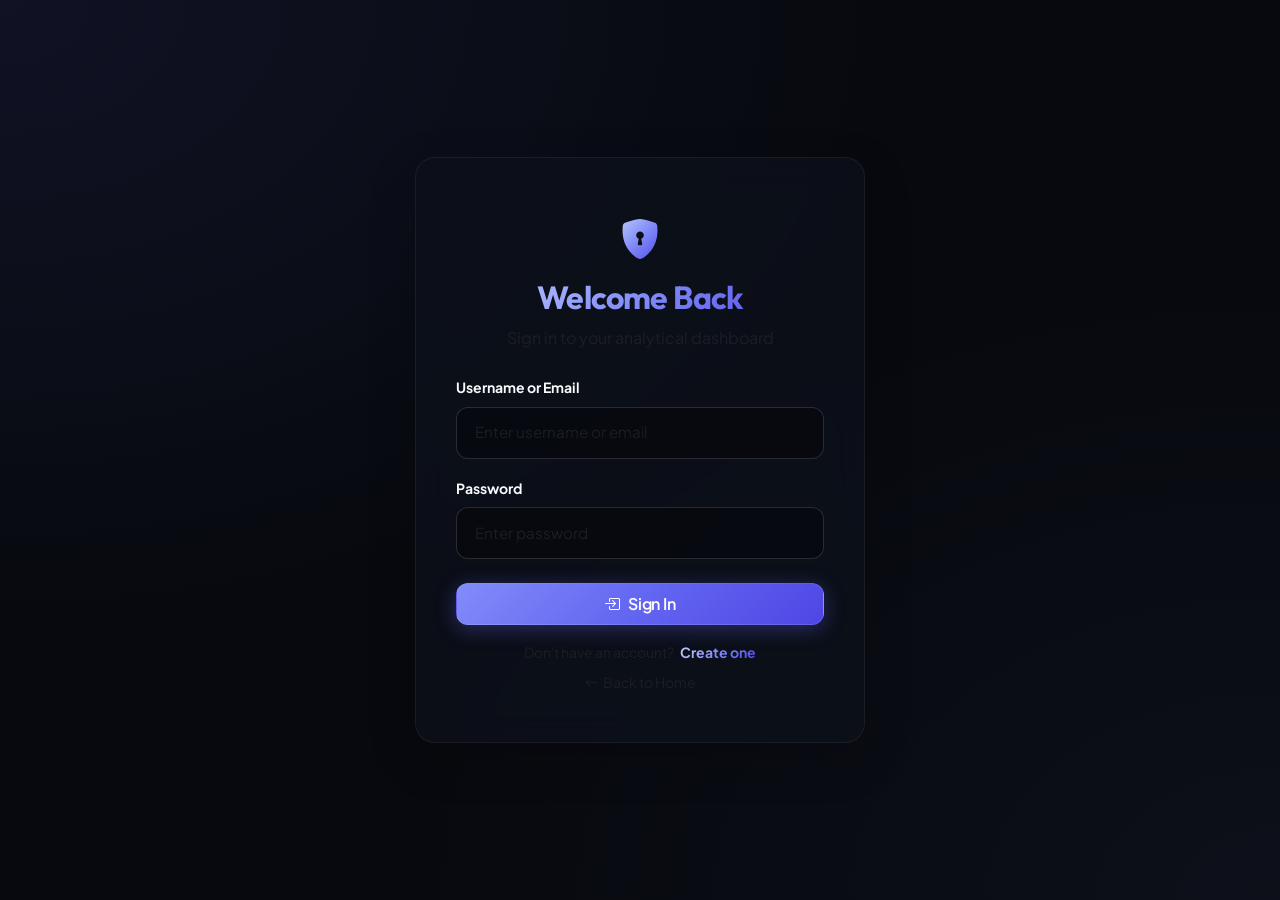
==== frontend/dashboard.html @ fdee3170 "Add AI BI assistant backend and frontend scaffold" ====
<!DOCTYPE html>
<html lang="en">
<head>
    <meta charset="UTF-8">
    <meta name="viewport" content="width=device-width, initial-scale=1.0">
    <meta name="description" content="Analytical dashboard for the AI Business Intelligence Assistant.">
    <title>Dashboard - AI BI Assistant</title>
    <link href="https://cdn.jsdelivr.net/npm/bootstrap@5.3.3/dist/css/bootstrap.min.css" rel="stylesheet">
    <link href="https://cdn.jsdelivr.net/npm/bootstrap-icons@1.11.3/font/bootstrap-icons.css" rel="stylesheet">
    <link rel="stylesheet" href="css/style.css">
</head>
<body>
    <!-- Sidebar Navigation -->
    <div class="sidebar">
        <div class="sidebar-brand">
            <h4 class="text-gradient m-0 d-flex align-items-center">
                <i class="bi bi-cpu-fill me-2 fs-4"></i>AI BI Assistant
            </h4>
        </div>
        
        <ul class="sidebar-menu">
            <li>
                <a href="#" class="sidebar-link active">
                    <i class="bi bi-grid-1x2-fill"></i>Dashboard
                </a>
            </li>
            <li>
                <a href="#" class="sidebar-link">
                    <i class="bi bi-file-earmark-bar-graph"></i>Reports
                </a>
            </li>
            <li>
                <a href="#" class="sidebar-link">
                    <i class="bi bi-graph-up-arrow"></i>Analytics
                </a>
            </li>
            <li>
                <a href="#" class="sidebar-link">
                    <i class="bi bi-gear-fill"></i>Settings
                </a>
            </li>
        </ul>
        
        <div class="p-3 border-top border-secondary border-opacity-25 mt-auto">
            <div class="d-flex align-items-center mb-3">
                <div class="avatar bg-gradient p-1 rounded-circle me-2" style="background: linear-gradient(135deg, #6366f1, #4f46e5); width: 36px; height: 36px; display: flex; align-items: center; justify-content: center;">
                    <i class="bi bi-person text-light"></i>
                </div>
                <div class="overflow-hidden">
                    <div id="user-username" class="fw-bold text-truncate" style="max-width: 140px; font-size: 0.9rem;">Guest</div>
                    <div class="small"><span id="user-role" class="badge bg-secondary text-capitalize">visitor</span></div>
                </div>
            </div>
            <button id="logout-btn" class="btn btn-outline-danger w-100 btn-sm" style="border-radius: 8px;">
                <i class="bi bi-box-arrow-left me-2"></i>Sign Out
            </button>
        </div>
    </div>

    <!-- Main Content Area -->
    <div class="main-content">
        <!-- Header -->
        <div class="dash-header flex-column flex-sm-row align-items-start align-items-sm-center gap-3">
            <div>
                <h1 class="h3 m-0">Welcome Back, <span id="welcome-name" class="text-gradient">User</span>!</h1>
                <p class="text-muted m-0">Here is the latest intelligence summary of your organization.</p>
            </div>
            <div>
                <button id="btn-upload-placeholder" class="btn btn-gradient btn-sm" disabled>
                    <i class="bi bi-cloud-arrow-up-fill me-2"></i>Upload Report (Phase 2)
                </button>
            </div>
        </div>

        <!-- Metric KPI Cards (Static Placeholders) -->
        <div class="row g-4 mb-4">
            <div class="col-12 col-sm-6 col-xl-3">
                <div class="glass-card p-4">
                    <div class="d-flex justify-content-between align-items-center mb-3">
                        <div class="text-muted small fw-bold text-uppercase">Total Revenue</div>
                        <div class="p-2 bg-success bg-opacity-10 text-success rounded-3"><i class="bi bi-currency-dollar"></i></div>
                    </div>
                    <h3 class="m-0">$45,231.89</h3>
                    <div class="text-success small mt-2 d-flex align-items-center">
                        <i class="bi bi-arrow-up-right me-1"></i>
                        <span>+12.5% vs last month</span>
                    </div>
                </div>
            </div>
            <div class="col-12 col-sm-6 col-xl-3">
                <div class="glass-card p-4">
                    <div class="d-flex justify-content-between align-items-center mb-3">
                        <div class="text-muted small fw-bold text-uppercase">Reports Analyzed</div>
                        <div class="p-2 bg-primary bg-opacity-10 text-indigo rounded-3" style="color: #a5b4fc;"><i class="bi bi-file-earmark-text"></i></div>
                    </div>
                    <h3 class="m-0">0</h3>
                    <div class="text-muted small mt-2 d-flex align-items-center">
                        <i class="bi bi-dash-circle me-1"></i>
                        <span>No files uploaded yet</span>
                    </div>
                </div>
            </div>
            <div class="col-12 col-sm-6 col-xl-3">
                <div class="glass-card p-4">
                    <div class="d-flex justify-content-between align-items-center mb-3">
                        <div class="text-muted small fw-bold text-uppercase">Active Users</div>
                        <div class="p-2 bg-info bg-opacity-10 text-info rounded-3"><i class="bi bi-people"></i></div>
                    </div>
                    <h3 class="m-0">3</h3>
                    <div class="text-info small mt-2 d-flex align-items-center">
                        <i class="bi bi-arrow-up-right me-1"></i>
                        <span>+2 new registers</span>
                    </div>
                </div>
            </div>
            <div class="col-12 col-sm-6 col-xl-3">
                <div class="glass-card p-4">
                    <div class="d-flex justify-content-between align-items-center mb-3">
                        <div class="text-muted small fw-bold text-uppercase">Efficiency Rate</div>
                        <div class="p-2 bg-warning bg-opacity-10 text-warning rounded-3"><i class="bi bi-lightning-charge"></i></div>
                    </div>
                    <h3 class="m-0">94.8%</h3>
                    <div class="text-warning small mt-2 d-flex align-items-center">
                        <i class="bi bi-arrow-up-right me-1"></i>
                        <span>+0.8% variance</span>
                    </div>
                </div>
            </div>
        </div>

        <!-- Main Dashboard View Panel -->
        <div class="row g-4">
            <!-- Left Panel (Placeholder for charts) -->
            <div class="col-12 col-lg-8">
                <div class="glass-card p-4 h-100">
                    <h4 class="mb-4">Performance Trends</h4>
                    <div class="d-flex flex-column align-items-center justify-content-center py-5 opacity-50" style="min-height: 250px;">
                        <i class="bi bi-bar-chart-line" style="font-size: 4rem;"></i>
                        <p class="mt-3 text-center">Interactive dashboard visualization will be available in Phase 3.</p>
                        <span class="badge bg-secondary">Awaiting Report Uploads</span>
                    </div>
                </div>
            </div>
            
            <!-- Right Panel (Placeholder for summaries) -->
            <div class="col-12 col-lg-4">
                <div class="glass-card p-4 h-100">
                    <h4 class="mb-4">AI Executive Insight</h4>
                    <div class="d-flex flex-column align-items-center justify-content-center py-5 opacity-50" style="min-height: 250px;">
                        <i class="bi bi-robot" style="font-size: 4rem;"></i>
                        <p class="mt-3 text-center">AI summaries, trends and recommendations will be populated in Phase 4.</p>
                        <span class="badge bg-secondary">Awaiting LLM Connection</span>
                    </div>
                </div>
            </div>
        </div>
    </div>

    <script type="module" src="js/dashboard.js"></script>
</body>
</html>
---- frontend/css/style.css ----
@import url('https://fonts.googleapis.com/css2?family=Outfit:wght@300;400;500;600;700;800&family=Plus+Jakarta+Sans:wght@300;400;500;600;700;800&display=swap');

:root {
  --bg-primary: #07090e;
  --bg-secondary: #0d111b;
  --bg-surface: #141b2b;
  --accent-primary: #818cf8;
  --accent-secondary: #6366f1;
  --text-main: #f3f4f6;
  --text-muted: #9ca3af;
  --glass-bg: rgba(20, 27, 43, 0.6);
  --glass-border: rgba(255, 255, 255, 0.08);
  --glass-border-focus: rgba(129, 140, 248, 0.4);
  --font-family: 'Outfit', sans-serif;
  --font-body: 'Plus Jakarta Sans', sans-serif;
}

body {
  background-color: var(--bg-primary);
  background-image: 
    radial-gradient(at 0% 0%, rgba(99, 102, 241, 0.1) 0px, transparent 50%),
    radial-gradient(at 100% 100%, rgba(129, 140, 248, 0.05) 0px, transparent 50%);
  color: var(--text-main);
  font-family: var(--font-body);
  min-height: 100vh;
  margin: 0;
  overflow-x: hidden;
  line-height: 1.6;
}

h1, h2, h3, h4, h5, h6 {
  font-family: var(--font-family);
  font-weight: 700;
  letter-spacing: -0.025em;
  color: #ffffff;
}

/* Glassmorphism Card Style */
.glass-card {
  background: var(--glass-bg);
  backdrop-filter: blur(16px);
  -webkit-backdrop-filter: blur(16px);
  border: 1px solid var(--glass-border);
  border-radius: 20px;
  box-shadow: 0 10px 40px -10px rgba(0, 0, 0, 0.5), inset 0 1px 1px rgba(255, 255, 255, 0.05);
  transition: all 0.3s cubic-bezier(0.4, 0, 0.2, 1);
}

.glass-card:hover {
  transform: translateY(-5px);
  border-color: rgba(129, 140, 248, 0.25);
  box-shadow: 0 16px 45px -10px rgba(99, 102, 241, 0.2), inset 0 1px 1px rgba(255, 255, 255, 0.1);
}

/* Auth Pages Container */
.auth-container {
  display: flex;
  align-items: center;
  justify-content: center;
  min-height: 100vh;
  padding: 3rem 1rem;
}

.auth-card {
  width: 100%;
  max-width: 450px;
  padding: 3rem 2.5rem;
  background: rgba(13, 17, 27, 0.8);
  border: 1px solid rgba(255, 255, 255, 0.06);
}

/* Custom Gradients & Buttons */
.text-gradient {
  background: linear-gradient(135deg, #c7d2fe 0%, #818cf8 50%, #4f46e5 100%);
  -webkit-background-clip: text;
  -webkit-text-fill-color: transparent;
}

.btn-gradient {
  background: linear-gradient(135deg, #818cf8 0%, #6366f1 50%, #4f46e5 100%);
  color: #ffffff;
  border: 1px solid rgba(255, 255, 255, 0.1);
  border-radius: 12px;
  padding: 0.85rem 1.75rem;
  font-weight: 600;
  letter-spacing: -0.01em;
  transition: all 0.25s cubic-bezier(0.4, 0, 0.2, 1);
  box-shadow: 0 4px 20px rgba(99, 102, 241, 0.35);
}

.btn-gradient:hover {
  transform: translateY(-2px);
  box-shadow: 0 8px 25px rgba(99, 102, 241, 0.5);
  color: #ffffff;
  border-color: rgba(255, 255, 255, 0.2);
}

.btn-gradient:active {
  transform: translateY(1px);
  box-shadow: 0 2px 10px rgba(99, 102, 241, 0.3);
}

/* Input Styles */
.form-control-custom {
  background-color: rgba(7, 9, 14, 0.7);
  border: 1px solid rgba(255, 255, 255, 0.12);
  color: #ffffff;
  border-radius: 12px;
  padding: 0.85rem 1.1rem;
  transition: all 0.2s cubic-bezier(0.4, 0, 0.2, 1);
  font-size: 0.95rem;
}

.form-control-custom:focus {
  background-color: rgba(7, 9, 14, 0.9);
  border-color: var(--accent-primary);
  box-shadow: 0 0 0 4px rgba(129, 140, 248, 0.2);
  color: #ffffff;
  outline: none;
}

/* Select Element Overrides for Dark Mode appearance */
select.form-control-custom {
  background-image: url("data:image/svg+xml,%3csvg xmlns='http://www.w3.org/2000/svg' viewBox='0 0 16 16'%3e%3cpath fill='none' stroke='%23f3f4f6' stroke-linecap='round' stroke-linejoin='round' stroke-width='2' d='m2 5 6 6 6-6'/%3e%3c/svg%3e");
  background-position: right 1rem center;
  background-repeat: no-repeat;
  background-size: 10px 12px;
  appearance: none;
}

/* Sidebar Styles */
.sidebar {
  width: 280px;
  background-color: var(--bg-secondary);
  border-right: 1px solid var(--glass-border);
  min-height: 100vh;
  position: fixed;
  top: 0;
  left: 0;
  display: flex;
  flex-direction: column;
  z-index: 100;
  box-shadow: 10px 0 30px rgba(0, 0, 0, 0.3);
}

.main-content {
  margin-left: 280px;
  min-height: 100vh;
  padding: 3rem;
  background-color: var(--bg-primary);
}

.sidebar-brand {
  padding: 2rem 2.25rem;
  border-bottom: 1px solid rgba(255, 255, 255, 0.05);
}

.sidebar-menu {
  list-style: none;
  padding: 2rem 1.25rem;
  margin: 0;
  flex-grow: 1;
}

.sidebar-menu li {
  margin-bottom: 0.75rem;
}

.sidebar-link {
  display: flex;
  align-items: center;
  padding: 0.85rem 1.25rem;
  color: var(--text-muted);
  text-decoration: none;
  border-radius: 12px;
  font-weight: 500;
  font-size: 0.95rem;
  transition: all 0.2s ease;
  border: 1px solid transparent;
}

.sidebar-link i {
  margin-right: 1rem;
  font-size: 1.25rem;
}

.sidebar-link:hover {
  color: var(--text-main);
  background-color: rgba(255, 255, 255, 0.03);
  border-color: rgba(255, 255, 255, 0.03);
}

.sidebar-link.active {
  color: #ffffff;
  background: linear-gradient(135deg, rgba(99, 102, 241, 0.15) 0%, rgba(99, 102, 241, 0.05) 100%);
  border-color: rgba(99, 102, 241, 0.2);
  font-weight: 600;
}

/* Header Dashboard */
.dash-header {
  display: flex;
  justify-content: space-between;
  align-items: center;
  margin-bottom: 3rem;
}

/* Alert styles */
.custom-alert {
  position: fixed;
  top: 25px;
  right: 25px;
  z-index: 9999;
  border-radius: 12px;
  animation: slideIn 0.3s cubic-bezier(0.16, 1, 0.3, 1) forwards;
}

@keyframes slideIn {
  from { transform: translateX(120%); }
  to { transform: translateX(0); }
}

@media (max-width: 992px) {
  .sidebar {
    width: 100%;
    min-height: auto;
    position: relative;
    border-right: none;
    border-bottom: 1px solid var(--glass-border);
  }
  .main-content {
    margin-left: 0;
    padding: 2rem 1.5rem;
  }
}
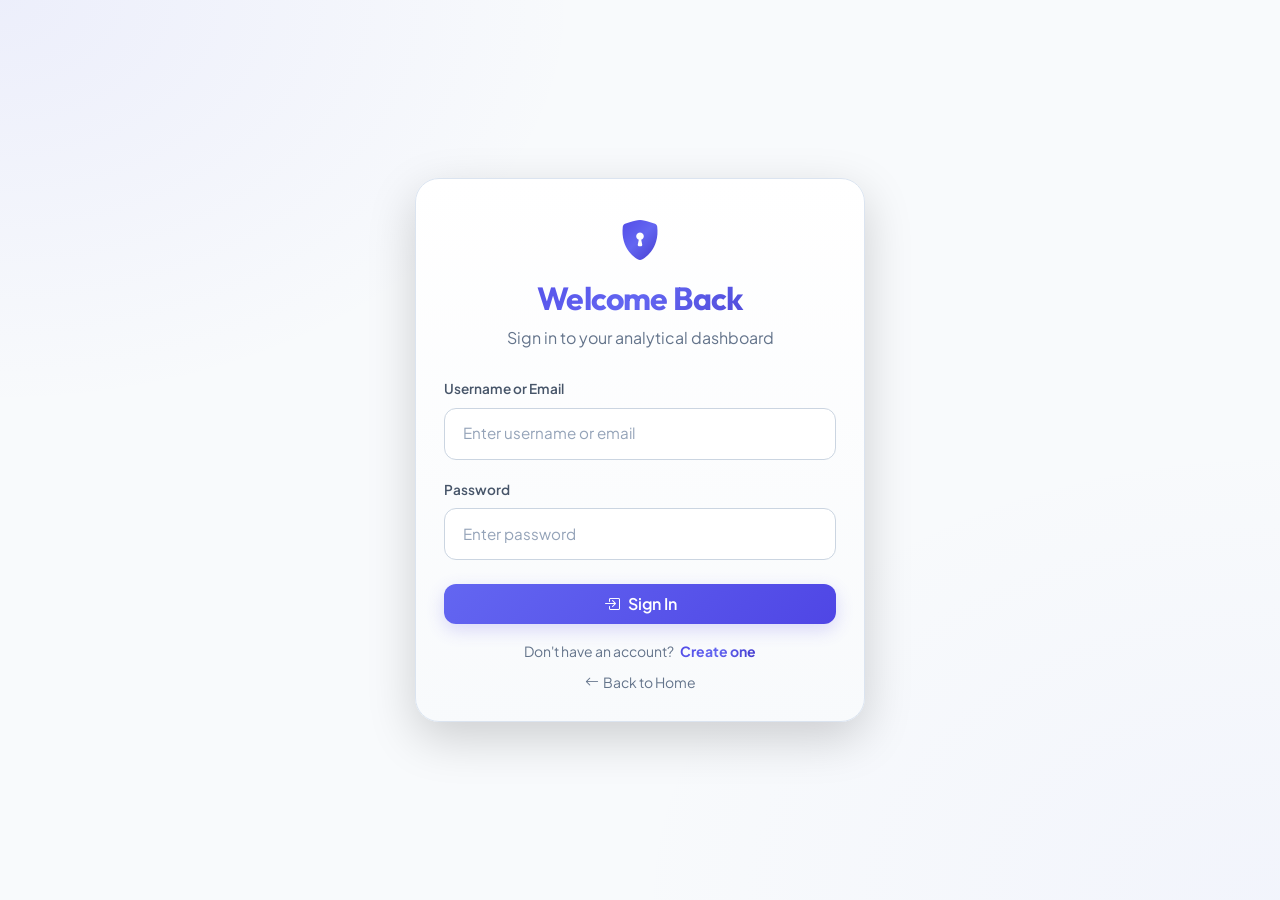
==== commit 6057593a: "Fixed the UI and Theme" ====
--- a/frontend/dashboard.html
+++ b/frontend/dashboard.html
@@ -134,9 +134,9 @@
             <div class="col-12 col-lg-8">
                 <div class="glass-card p-4 h-100">
                     <h4 class="mb-4">Performance Trends</h4>
-                    <div class="d-flex flex-column align-items-center justify-content-center py-5 opacity-50" style="min-height: 250px;">
-                        <i class="bi bi-bar-chart-line" style="font-size: 4rem;"></i>
-                        <p class="mt-3 text-center">Interactive dashboard visualization will be available in Phase 3.</p>
+                    <div class="empty-state-box">
+                        <i class="bi bi-bar-chart-line"></i>
+                        <p class="text-center">Interactive dashboard visualization will be available in Phase 3.</p>
                         <span class="badge bg-secondary">Awaiting Report Uploads</span>
                     </div>
                 </div>
@@ -146,9 +146,9 @@
             <div class="col-12 col-lg-4">
                 <div class="glass-card p-4 h-100">
                     <h4 class="mb-4">AI Executive Insight</h4>
-                    <div class="d-flex flex-column align-items-center justify-content-center py-5 opacity-50" style="min-height: 250px;">
-                        <i class="bi bi-robot" style="font-size: 4rem;"></i>
-                        <p class="mt-3 text-center">AI summaries, trends and recommendations will be populated in Phase 4.</p>
+                    <div class="empty-state-box">
+                        <i class="bi bi-robot"></i>
+                        <p class="text-center">AI summaries, trends and recommendations will be populated in Phase 4.</p>
                         <span class="badge bg-secondary">Awaiting LLM Connection</span>
                     </div>
                 </div>
--- a/frontend/css/style.css
+++ b/frontend/css/style.css
@@ -1,55 +1,258 @@
 @import url('https://fonts.googleapis.com/css2?family=Outfit:wght@300;400;500;600;700;800&family=Plus+Jakarta+Sans:wght@300;400;500;600;700;800&display=swap');
 
 :root {
-  --bg-primary: #07090e;
-  --bg-secondary: #0d111b;
-  --bg-surface: #141b2b;
-  --accent-primary: #818cf8;
-  --accent-secondary: #6366f1;
-  --text-main: #f3f4f6;
-  --text-muted: #9ca3af;
-  --glass-bg: rgba(20, 27, 43, 0.6);
-  --glass-border: rgba(255, 255, 255, 0.08);
-  --glass-border-focus: rgba(129, 140, 248, 0.4);
+  /* Light Theme Palette variables */
+  --bg-primary: #f8fafc;
+  --bg-secondary: #ffffff;
+  --bg-surface: #ffffff;
+  --accent-primary: #4f46e5;
+  --accent-secondary: #4338ca;
+  --text-main: #0f172a;
+  --text-secondary: #475569;
+  --text-muted: #64748b;
+
+  --glass-bg: rgba(255, 255, 255, 0.96);
+  --glass-border: rgba(15, 23, 42, 0.08);
+  --glass-border-focus: rgba(99, 102, 241, 0.4);
   --font-family: 'Outfit', sans-serif;
   --font-body: 'Plus Jakarta Sans', sans-serif;
+
+  /* Force Bootstrap variables to map to our high-contrast light mode colors */
+  --bs-body-color: var(--text-secondary) !important;
+  --bs-body-bg: var(--bg-primary) !important;
+  --bs-heading-color: var(--text-main) !important;
+  --bs-secondary-color: var(--text-muted) !important;
+  
+  /* Bootstrap RGB colors mapped to legible, high-contrast dark variants */
+  --bs-primary-rgb: 79, 70, 229 !important;     /* Indigo-600 */
+  --bs-secondary-rgb: 100, 116, 139 !important;  /* Slate-500 */
+  --bs-success-rgb: 4, 120, 87 !important;       /* Emerald-700 */
+  --bs-info-rgb: 3, 105, 161 !important;         /* Sky-700 */
+  --bs-warning-rgb: 180, 83, 9 !important;       /* Amber-700 */
+  --bs-danger-rgb: 185, 28, 28 !important;       /* Red-700 */
 }
 
 body {
   background-color: var(--bg-primary);
-  background-image: 
-    radial-gradient(at 0% 0%, rgba(99, 102, 241, 0.1) 0px, transparent 50%),
-    radial-gradient(at 100% 100%, rgba(129, 140, 248, 0.05) 0px, transparent 50%);
-  color: var(--text-main);
+  background-image:
+    radial-gradient(at top left, rgba(99, 102, 241, 0.08) 0px, transparent 32%),
+    radial-gradient(at bottom right, rgba(129, 140, 248, 0.05) 0px, transparent 36%);
+  color: var(--text-secondary) !important;
   font-family: var(--font-body);
   min-height: 100vh;
   margin: 0;
   overflow-x: hidden;
   line-height: 1.6;
-}
-
-h1, h2, h3, h4, h5, h6 {
+  color-scheme: light;
+}
+
+/* Global Typography Adjustments */
+h1, h2, h3, h4, h5, h6, .h1, .h2, .h3, .h4, .h5, .h6 {
   font-family: var(--font-family);
   font-weight: 700;
   letter-spacing: -0.025em;
-  color: #ffffff;
-}
-
-/* Glassmorphism Card Style */
+  color: var(--text-main) !important;
+}
+
+.text-muted {
+  color: var(--text-muted) !important;
+}
+
+.text-light {
+  color: var(--text-main) !important;
+}
+
+label, .form-label {
+  color: var(--text-secondary) !important;
+  font-weight: 600;
+}
+
+a {
+  color: var(--accent-primary);
+  text-decoration: none;
+  transition: color 0.2s ease;
+}
+
+a:hover {
+  color: var(--accent-secondary);
+}
+
+/* Cards & Spacing */
 .glass-card {
-  background: var(--glass-bg);
+  background: linear-gradient(180deg, rgba(255, 255, 255, 0.98), rgba(248, 250, 252, 0.98));
   backdrop-filter: blur(16px);
   -webkit-backdrop-filter: blur(16px);
   border: 1px solid var(--glass-border);
   border-radius: 20px;
-  box-shadow: 0 10px 40px -10px rgba(0, 0, 0, 0.5), inset 0 1px 1px rgba(255, 255, 255, 0.05);
+  box-shadow: 0 12px 32px -12px rgba(15, 23, 42, 0.16), 0 6px 12px -6px rgba(15, 23, 42, 0.08);
   transition: all 0.3s cubic-bezier(0.4, 0, 0.2, 1);
+  padding: 1.75rem !important;
 }
 
 .glass-card:hover {
-  transform: translateY(-5px);
-  border-color: rgba(129, 140, 248, 0.25);
-  box-shadow: 0 16px 45px -10px rgba(99, 102, 241, 0.2), inset 0 1px 1px rgba(255, 255, 255, 0.1);
+  transform: translateY(-4px);
+  border-color: rgba(99, 102, 241, 0.2);
+  box-shadow: 0 20px 25px -5px rgba(99, 102, 241, 0.08), 0 0 20px 2px rgba(99, 102, 241, 0.04);
+}
+
+/* Dashboard Header */
+.dash-header h1 {
+  font-size: 1.85rem !important;
+  font-weight: 700 !important;
+  color: var(--text-main) !important;
+  letter-spacing: -0.020em;
+}
+
+.dash-header p {
+  color: var(--text-muted) !important;
+  font-size: 0.95rem;
+}
+
+/* Card Titles */
+.glass-card h4 {
+  font-size: 1.25rem !important;
+  font-weight: 600 !important;
+  margin-bottom: 1.5rem !important;
+  color: var(--text-main) !important;
+}
+
+/* KPI Card Labels ("TOTAL REVENUE", etc.) */
+.glass-card .text-muted.small.fw-bold.text-uppercase {
+  color: var(--text-muted) !important; /* Legible Slate Gray */
+  letter-spacing: 0.06em !important;
+  font-weight: 700 !important;
+  font-size: 0.76rem !important;
+}
+
+/* KPI Primary Values */
+.glass-card h3 {
+  font-size: 1.85rem !important;
+  font-weight: 700 !important;
+  color: var(--text-main) !important; /* Deep contrast Slate-900 */
+  margin: 0.6rem 0 !important;
+}
+
+/* Secondary KPI Stats */
+.glass-card .text-success {
+  color: #047857 !important; /* Emerald-700 for high-contrast green */
+}
+
+.glass-card .text-info {
+  color: #0369a1 !important; /* Sky-700 for high-contrast blue */
+}
+
+.glass-card .text-warning {
+  color: #b45309 !important; /* Amber-700 for high-contrast orange */
+}
+
+.glass-card .text-muted.small {
+  color: var(--text-muted) !important;
+}
+
+/* Metric Icon Badges Configuration */
+.glass-card .p-2.rounded-3 {
+  width: 44px;
+  height: 44px;
+  display: flex;
+  align-items: center;
+  justify-content: center;
+  border-radius: 12px !important;
+  padding: 0 !important;
+  font-size: 1.3rem;
+}
+
+/* Pastel, high-contrast configurations for metric badges */
+.glass-card .bg-success.bg-opacity-10 {
+  background-color: rgba(16, 185, 129, 0.1) !important;
+  color: #047857 !important;
+  border: 1px solid rgba(16, 185, 129, 0.2) !important;
+}
+
+.glass-card .bg-primary.bg-opacity-10 {
+  background-color: rgba(99, 102, 241, 0.1) !important;
+  color: #4338ca !important;
+  border: 1px solid rgba(99, 102, 241, 0.2) !important;
+}
+
+.glass-card .bg-info.bg-opacity-10 {
+  background-color: rgba(14, 165, 233, 0.1) !important;
+  color: #0369a1 !important;
+  border: 1px solid rgba(14, 165, 233, 0.2) !important;
+}
+
+.glass-card .bg-warning.bg-opacity-10 {
+  background-color: rgba(245, 158, 11, 0.1) !important;
+  color: #b45309 !important;
+  border: 1px solid rgba(245, 158, 11, 0.2) !important;
+}
+
+/* Empty State Containers */
+.empty-state-box {
+  background-color: #f8fafc;
+  border: 1.5px dashed #cbd5e1;
+  border-radius: 16px;
+  padding: 3.5rem 2rem;
+  display: flex;
+  flex-direction: column;
+  align-items: center;
+  justify-content: center;
+  text-align: center;
+  transition: all 0.3s ease;
+}
+
+.empty-state-box:hover {
+  background-color: #f1f5f9;
+  border-color: #a5b4fc;
+}
+
+.empty-state-box i {
+  color: var(--accent-primary) !important;
+  font-size: 3rem !important;
+  margin-bottom: 1.25rem;
+}
+
+.empty-state-box p {
+  color: var(--text-secondary) !important;
+  font-size: 0.98rem !important;
+  max-width: 320px;
+  margin-top: 0.5rem;
+  margin-bottom: 1.25rem !important;
+  line-height: 1.5;
+}
+
+.empty-state-box .badge {
+  background-color: #e2e8f0 !important;
+  color: #334155 !important;
+  border: 1px solid #cbd5e1 !important;
+  padding: 0.5rem 0.85rem !important;
+  font-size: 0.78rem !important;
+  font-weight: 500;
+  border-radius: 8px;
+}
+
+/* Badge variants for user roles */
+.badge.bg-primary {
+  background-color: rgba(99, 102, 241, 0.1) !important;
+  color: #4338ca !important;
+  border: 1px solid rgba(99, 102, 241, 0.2) !important;
+}
+
+.badge.bg-danger {
+  background-color: rgba(239, 68, 68, 0.1) !important;
+  color: #b91c1c !important;
+  border: 1px solid rgba(239, 68, 68, 0.2) !important;
+}
+
+.badge.bg-info {
+  background-color: rgba(14, 165, 233, 0.1) !important;
+  color: #0369a1 !important;
+  border: 1px solid rgba(14, 165, 233, 0.2) !important;
+}
+
+.badge.bg-secondary {
+  background-color: #e2e8f0 !important;
+  color: #475569 !important;
+  border: 1px solid #cbd5e1 !important;
 }
 
 /* Auth Pages Container */
@@ -65,74 +268,109 @@
   width: 100%;
   max-width: 450px;
   padding: 3rem 2.5rem;
-  background: rgba(13, 17, 27, 0.8);
-  border: 1px solid rgba(255, 255, 255, 0.06);
-}
-
-/* Custom Gradients & Buttons */
+  background: linear-gradient(180deg, rgba(255, 255, 255, 0.98), rgba(248, 250, 252, 0.98));
+  border: 1px solid #dbe4f0;
+  border-radius: 24px;
+  box-shadow: 0 18px 45px -18px rgba(15, 23, 42, 0.18), 0 10px 18px -10px rgba(15, 23, 42, 0.08);
+}
+
+.auth-card label {
+  color: var(--text-secondary) !important;
+  font-weight: 600 !important;
+  font-size: 0.85rem !important;
+  margin-bottom: 0.5rem !important;
+}
+
+/* Gradient text elements */
 .text-gradient {
-  background: linear-gradient(135deg, #c7d2fe 0%, #818cf8 50%, #4f46e5 100%);
+  background: linear-gradient(135deg, #4f46e5 0%, #6366f1 50%, #4338ca 100%);
+  background-clip: text;
   -webkit-background-clip: text;
   -webkit-text-fill-color: transparent;
 }
 
+/* Buttons */
 .btn-gradient {
-  background: linear-gradient(135deg, #818cf8 0%, #6366f1 50%, #4f46e5 100%);
-  color: #ffffff;
-  border: 1px solid rgba(255, 255, 255, 0.1);
+  background: linear-gradient(135deg, #6366f1 0%, #4f46e5 100%);
+  color: #ffffff !important;
+  border: none;
   border-radius: 12px;
   padding: 0.85rem 1.75rem;
   font-weight: 600;
-  letter-spacing: -0.01em;
-  transition: all 0.25s cubic-bezier(0.4, 0, 0.2, 1);
-  box-shadow: 0 4px 20px rgba(99, 102, 241, 0.35);
-}
-
-.btn-gradient:hover {
+  transition: all 0.25s ease;
+  box-shadow: 0 6px 18px rgba(79, 70, 229, 0.2);
+}
+
+.btn-outline-primary {
+  color: var(--accent-primary) !important;
+  border-color: rgba(79, 70, 229, 0.4) !important;
+  background-color: transparent;
+  border-radius: 10px;
+}
+
+.btn-outline-primary:hover {
+  background-color: rgba(79, 70, 229, 0.08) !important;
+  color: var(--accent-secondary) !important;
+  border-color: var(--accent-primary) !important;
+}
+
+.btn-gradient:hover:not(:disabled) {
   transform: translateY(-2px);
-  box-shadow: 0 8px 25px rgba(99, 102, 241, 0.5);
-  color: #ffffff;
-  border-color: rgba(255, 255, 255, 0.2);
-}
-
-.btn-gradient:active {
+  background: linear-gradient(135deg, #4f46e5 0%, #4338ca 100%);
+  box-shadow: 0 6px 20px rgba(99, 102, 241, 0.3);
+  color: #ffffff !important;
+}
+
+.btn-gradient:active:not(:disabled) {
   transform: translateY(1px);
-  box-shadow: 0 2px 10px rgba(99, 102, 241, 0.3);
-}
-
-/* Input Styles */
+}
+
+.btn-gradient:disabled {
+  background: #e2e8f0 !important;
+  border: 1px solid #cbd5e1 !important;
+  color: #94a3b8 !important;
+  box-shadow: none !important;
+  cursor: not-allowed;
+  opacity: 1 !important;
+}
+
+/* Custom Input Controls */
 .form-control-custom {
-  background-color: rgba(7, 9, 14, 0.7);
-  border: 1px solid rgba(255, 255, 255, 0.12);
-  color: #ffffff;
+  background-color: #ffffff;
+  border: 1px solid #cbd5e1;
+  color: #0f172a !important;
   border-radius: 12px;
   padding: 0.85rem 1.1rem;
-  transition: all 0.2s cubic-bezier(0.4, 0, 0.2, 1);
+  transition: all 0.2s ease;
   font-size: 0.95rem;
 }
 
+.form-control-custom::placeholder {
+  color: #94a3b8 !important;
+}
+
 .form-control-custom:focus {
-  background-color: rgba(7, 9, 14, 0.9);
+  background-color: #ffffff;
   border-color: var(--accent-primary);
-  box-shadow: 0 0 0 4px rgba(129, 140, 248, 0.2);
-  color: #ffffff;
+  box-shadow: 0 0 0 4px rgba(99, 102, 241, 0.15);
+  color: #0f172a !important;
   outline: none;
 }
 
-/* Select Element Overrides for Dark Mode appearance */
+/* Custom Select Element drop down arrow */
 select.form-control-custom {
-  background-image: url("data:image/svg+xml,%3csvg xmlns='http://www.w3.org/2000/svg' viewBox='0 0 16 16'%3e%3cpath fill='none' stroke='%23f3f4f6' stroke-linecap='round' stroke-linejoin='round' stroke-width='2' d='m2 5 6 6 6-6'/%3e%3c/svg%3e");
+  background-image: url("data:image/svg+xml,%3csvg xmlns='http://www.w3.org/2000/svg' viewBox='0 0 16 16'%3e%3cpath fill='none' stroke='%23475569' stroke-linecap='round' stroke-linejoin='round' stroke-width='2' d='m2 5 6 6 6-6'/%3e%3c/svg%3e");
   background-position: right 1rem center;
   background-repeat: no-repeat;
   background-size: 10px 12px;
   appearance: none;
 }
 
-/* Sidebar Styles */
+/* Sidebar Styling */
 .sidebar {
   width: 280px;
-  background-color: var(--bg-secondary);
-  border-right: 1px solid var(--glass-border);
+  background: linear-gradient(180deg, rgba(255, 255, 255, 0.98), rgba(248, 250, 252, 0.98));
+  border-right: 1px solid #e2e8f0;
   min-height: 100vh;
   position: fixed;
   top: 0;
@@ -140,7 +378,7 @@
   display: flex;
   flex-direction: column;
   z-index: 100;
-  box-shadow: 10px 0 30px rgba(0, 0, 0, 0.3);
+  box-shadow: 5px 0 25px rgba(15, 23, 42, 0.04);
 }
 
 .main-content {
@@ -152,7 +390,7 @@
 
 .sidebar-brand {
   padding: 2rem 2.25rem;
-  border-bottom: 1px solid rgba(255, 255, 255, 0.05);
+  border-bottom: 1px solid #f1f5f9;
 }
 
 .sidebar-menu {
@@ -170,7 +408,7 @@
   display: flex;
   align-items: center;
   padding: 0.85rem 1.25rem;
-  color: var(--text-muted);
+  color: var(--text-secondary);
   text-decoration: none;
   border-radius: 12px;
   font-weight: 500;
@@ -185,19 +423,33 @@
 }
 
 .sidebar-link:hover {
-  color: var(--text-main);
-  background-color: rgba(255, 255, 255, 0.03);
-  border-color: rgba(255, 255, 255, 0.03);
+  color: var(--text-main) !important;
+  background-color: #f1f5f9;
 }
 
 .sidebar-link.active {
-  color: #ffffff;
-  background: linear-gradient(135deg, rgba(99, 102, 241, 0.15) 0%, rgba(99, 102, 241, 0.05) 100%);
-  border-color: rgba(99, 102, 241, 0.2);
+  color: var(--accent-primary) !important;
+  background-color: rgba(79, 70, 229, 0.08) !important;
+  border-color: rgba(79, 70, 229, 0.15) !important;
   font-weight: 600;
 }
 
-/* Header Dashboard */
+/* Danger / Sign Out Button styling */
+.btn-outline-danger {
+  border-color: rgba(220, 38, 38, 0.35) !important;
+  color: #dc2626 !important;
+  background-color: transparent;
+  transition: all 0.2s ease;
+}
+
+.btn-outline-danger:hover {
+  background-color: #dc2626 !important;
+  color: #ffffff !important;
+  border-color: #dc2626 !important;
+  box-shadow: 0 4px 12px rgba(220, 38, 38, 0.15);
+}
+
+/* Header */
 .dash-header {
   display: flex;
   justify-content: space-between;
@@ -226,7 +478,7 @@
     min-height: auto;
     position: relative;
     border-right: none;
-    border-bottom: 1px solid var(--glass-border);
+    border-bottom: 1px solid #e2e8f0;
   }
   .main-content {
     margin-left: 0;
